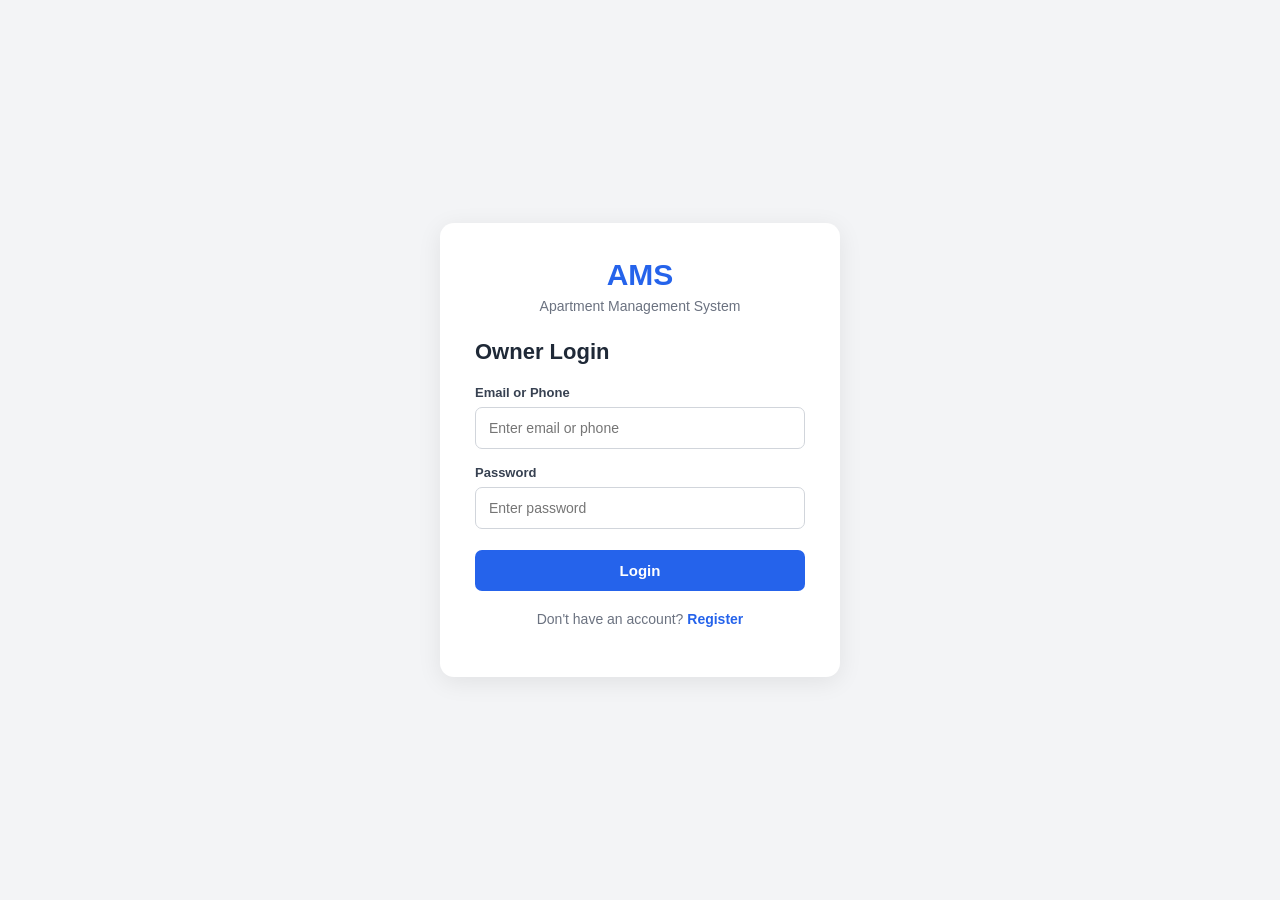
==== frontend/login.html @ 85186269 "Initial commit" ====
<!DOCTYPE html>
<html lang="en">
<head>
    <meta charset="UTF-8">
    <meta name="viewport" content="width=device-width, initial-scale=1.0">
    <title>AMS - Login</title>

    <style>
        * {
            box-sizing: border-box;
            margin: 0;
            padding: 0;
        }

        body {
            font-family: Arial, sans-serif;
            min-height: 100vh;
            display: flex;
            justify-content: center;
            align-items: center;
            background: #f3f4f6;
        }

        .auth-container {
            width: 400px;
            background: white;
            padding: 35px;
            border-radius: 14px;
            box-shadow: 0 5px 25px rgba(0, 0, 0, 0.08);
        }

        .logo {
            text-align: center;
            margin-bottom: 25px;
        }

        .logo h1 {
            color: #2563eb;
            font-size: 30px;
            margin-bottom: 6px;
        }

        .logo p {
            color: #6b7280;
            font-size: 14px;
        }

        .form-title {
            font-size: 22px;
            color: #1f2937;
            margin-bottom: 20px;
        }

        .form-group {
            margin-bottom: 16px;
        }

        label {
            display: block;
            margin-bottom: 7px;
            font-size: 13px;
            font-weight: 600;
            color: #374151;
        }

        input {
            width: 100%;
            padding: 12px 13px;
            border: 1px solid #d1d5db;
            border-radius: 7px;
            font-size: 14px;
            outline: none;
        }

        input:focus {
            border-color: #2563eb;
            box-shadow: 0 0 0 2px rgba(37, 99, 235, 0.08);
        }

        .submit-btn {
            width: 100%;
            padding: 12px;
            margin-top: 5px;
            border: none;
            border-radius: 7px;
            background: #2563eb;
            color: white;
            font-size: 15px;
            font-weight: 600;
            cursor: pointer;
        }

        .submit-btn:hover {
            background: #1d4ed8;
        }

        .switch-text {
            text-align: center;
            margin-top: 20px;
            font-size: 14px;
            color: #6b7280;
        }

        .switch-text button {
            border: none;
            background: none;
            color: #2563eb;
            font-weight: 600;
            cursor: pointer;
            font-size: 14px;
        }

        .message {
            margin-top: 15px;
            text-align: center;
            font-size: 14px;
            font-weight: 500;
        }

        .error {
            color: #dc2626;
        }

        .success {
            color: #16a34a;
        }

        #registerForm {
            display: none;
        }
    </style>
</head>

<body>

    <div class="auth-container">

        <div class="logo">
            <h1>AMS</h1>
            <p>Apartment Management System</p>
        </div>

        <!-- LOGIN FORM -->
        <form id="loginForm">

            <h2 class="form-title">Owner Login</h2>

            <div class="form-group">
                <label>Email or Phone</label>
                <input
                    type="text"
                    id="login"
                    placeholder="Enter email or phone"
                    required
                >
            </div>

            <div class="form-group">
                <label>Password</label>
                <input
                    type="password"
                    id="loginPassword"
                    placeholder="Enter password"
                    required
                >
            </div>

            <button type="submit" class="submit-btn">
                Login
            </button>

            <p class="switch-text">
                Don't have an account?
                <button type="button" onclick="showRegister()">
                    Register
                </button>
            </p>

        </form>


        <!-- REGISTER FORM -->
        <form id="registerForm">

            <h2 class="form-title">Create Owner Account</h2>

            <div class="form-group">
                <label>Name</label>
                <input
                    type="text"
                    id="name"
                    placeholder="Enter your name"
                    required
                >
            </div>

            <div class="form-group">
                <label>Email</label>
                <input
                    type="email"
                    id="email"
                    placeholder="Enter your email"
                    required
                >
            </div>

            <div class="form-group">
                <label>Phone</label>
                <input
                    type="tel"
                    id="phone"
                    placeholder="Enter phone number"
                    required
                >
            </div>

            <div class="form-group">
                <label>Password</label>
                <input
                    type="password"
                    id="registerPassword"
                    placeholder="Create a password"
                    required
                >
            </div>

            <button type="submit" class="submit-btn">
                Create Account
            </button>

            <p class="switch-text">
                Already have an account?
                <button type="button" onclick="showLogin()">
                    Login
                </button>
            </p>

        </form>

        <div id="message" class="message"></div>

    </div>


    <script>

        const API = "http://localhost:5000/api";


        // ================= SHOW LOGIN =================

        function showLogin() {

            document.getElementById("loginForm").style.display = "block";
            document.getElementById("registerForm").style.display = "none";

            document.getElementById("message").textContent = "";
        }


        // ================= SHOW REGISTER =================

        function showRegister() {

            document.getElementById("loginForm").style.display = "none";
            document.getElementById("registerForm").style.display = "block";

            document.getElementById("message").textContent = "";
        }


        // ================= REGISTER =================

        document.getElementById("registerForm").addEventListener("submit", async function(event) {

            event.preventDefault();

            const name = document.getElementById("name").value;
            const email = document.getElementById("email").value;
            const phone = document.getElementById("phone").value;
            const password = document.getElementById("registerPassword").value;

            const message = document.getElementById("message");

            try {

                const response = await fetch(`${API}/auth/register`, {

                    method: "POST",

                    headers: {
                        "Content-Type": "application/json"
                    },

                    body: JSON.stringify({
                        name,
                        email,
                        phone,
                        password
                    })

                });

                const data = await response.json();

                if (response.ok) {

                    message.textContent = data.message;
                    message.className = "message success";

                    document.getElementById("registerForm").reset();

                    setTimeout(() => {
                        showLogin();
                    }, 1200);

                } else {

                    message.textContent = data.message;
                    message.className = "message error";
                }

            } catch (error) {

                console.error(error);

                message.textContent = "Unable to connect to server.";
                message.className = "message error";
            }

        });


        // ================= LOGIN =================

        document.getElementById("loginForm").addEventListener("submit", async function(event) {

            event.preventDefault();

            const login = document.getElementById("login").value;
            const password = document.getElementById("loginPassword").value;

            const message = document.getElementById("message");

            try {

                const response = await fetch(`${API}/auth/login`, {

                    method: "POST",

                    headers: {
                        "Content-Type": "application/json"
                    },

                    body: JSON.stringify({
                        login,
                        password
                    })

                });

                const data = await response.json();

                if (response.ok) {

                    // Save authentication information
                    localStorage.setItem("token", data.token);
                    localStorage.setItem("owner", JSON.stringify(data.owner));

                    message.textContent = "Login successful. Opening dashboard...";
                    message.className = "message success";

                    setTimeout(() => {

                        window.location.href = "index.html";

                    }, 800);

                } else {

                    message.textContent = data.message;
                    message.className = "message error";
                }

            } catch (error) {

                console.error(error);

                message.textContent = "Unable to connect to server.";
                message.className = "message error";
            }

        });

    </script>

</body>
</html>
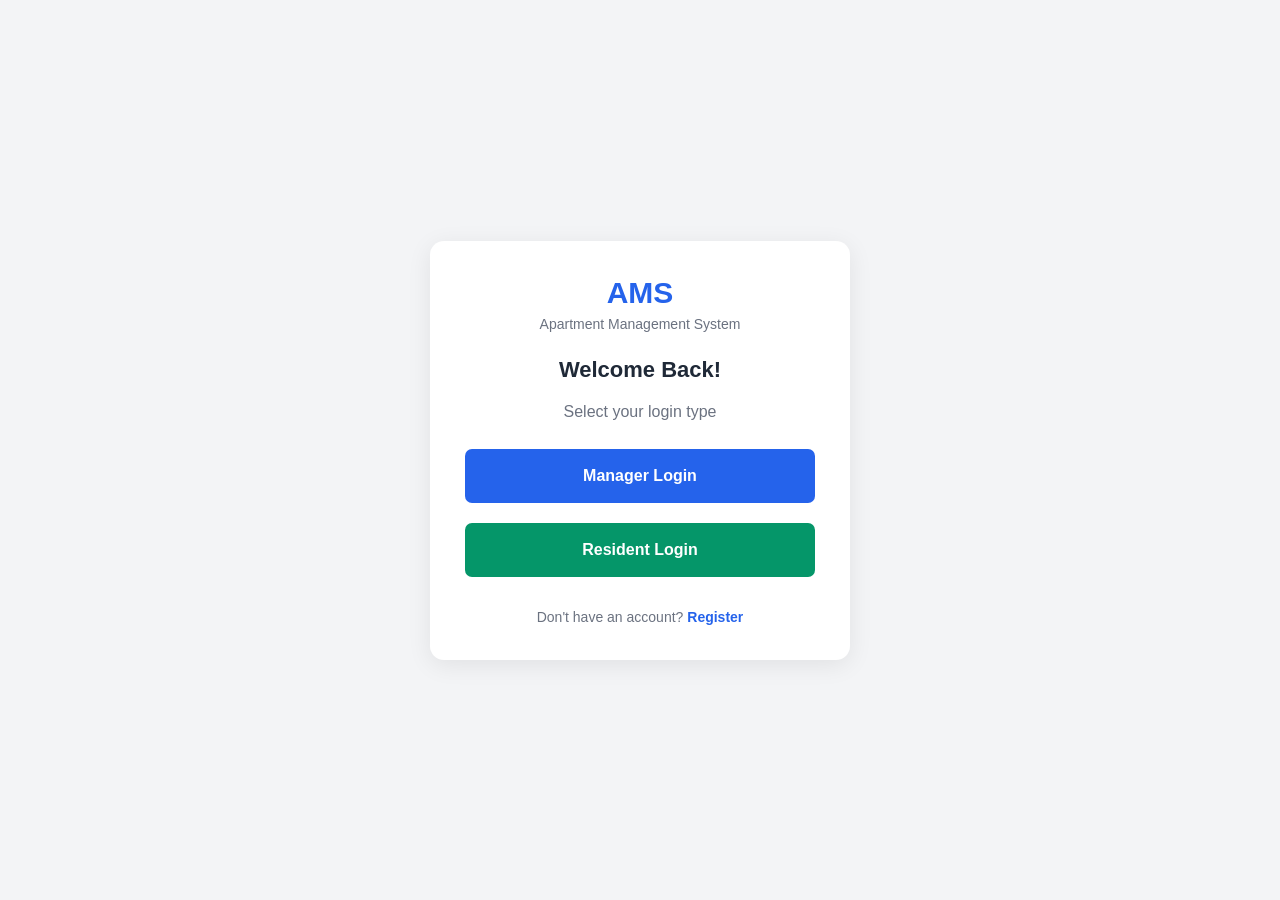
==== commit 979363e1: "Update manager and resident login and dashboard" ====
--- a/frontend/login.html
+++ b/frontend/login.html
@@ -1,398 +1,562 @@
 <!DOCTYPE html>
 <html lang="en">
 <head>
-    <meta charset="UTF-8">
-    <meta name="viewport" content="width=device-width, initial-scale=1.0">
-    <title>AMS - Login</title>
-
-    <style>
-        * {
-            box-sizing: border-box;
-            margin: 0;
-            padding: 0;
-        }
-
-        body {
-            font-family: Arial, sans-serif;
-            min-height: 100vh;
-            display: flex;
-            justify-content: center;
-            align-items: center;
-            background: #f3f4f6;
-        }
-
-        .auth-container {
-            width: 400px;
-            background: white;
-            padding: 35px;
-            border-radius: 14px;
-            box-shadow: 0 5px 25px rgba(0, 0, 0, 0.08);
-        }
-
-        .logo {
-            text-align: center;
-            margin-bottom: 25px;
-        }
-
-        .logo h1 {
-            color: #2563eb;
-            font-size: 30px;
-            margin-bottom: 6px;
-        }
-
-        .logo p {
-            color: #6b7280;
-            font-size: 14px;
-        }
-
-        .form-title {
-            font-size: 22px;
-            color: #1f2937;
-            margin-bottom: 20px;
-        }
-
-        .form-group {
-            margin-bottom: 16px;
-        }
-
-        label {
-            display: block;
-            margin-bottom: 7px;
-            font-size: 13px;
-            font-weight: 600;
-            color: #374151;
-        }
-
-        input {
-            width: 100%;
-            padding: 12px 13px;
-            border: 1px solid #d1d5db;
-            border-radius: 7px;
-            font-size: 14px;
-            outline: none;
-        }
-
-        input:focus {
-            border-color: #2563eb;
-            box-shadow: 0 0 0 2px rgba(37, 99, 235, 0.08);
-        }
-
-        .submit-btn {
-            width: 100%;
-            padding: 12px;
-            margin-top: 5px;
-            border: none;
-            border-radius: 7px;
-            background: #2563eb;
-            color: white;
-            font-size: 15px;
-            font-weight: 600;
-            cursor: pointer;
-        }
-
-        .submit-btn:hover {
-            background: #1d4ed8;
-        }
-
-        .switch-text {
-            text-align: center;
-            margin-top: 20px;
-            font-size: 14px;
-            color: #6b7280;
-        }
-
-        .switch-text button {
-            border: none;
-            background: none;
-            color: #2563eb;
-            font-weight: 600;
-            cursor: pointer;
-            font-size: 14px;
-        }
-
-        .message {
-            margin-top: 15px;
-            text-align: center;
-            font-size: 14px;
-            font-weight: 500;
-        }
-
-        .error {
-            color: #dc2626;
-        }
-
-        .success {
-            color: #16a34a;
-        }
-
-        #registerForm {
-            display: none;
-        }
-    </style>
+<meta charset="UTF-8">
+<meta name="viewport" content="width=device-width, initial-scale=1.0">
+<title>AMS - Login</title>
+
+<style>
+* {
+    box-sizing: border-box;
+    margin: 0;
+    padding: 0;
+}
+
+body {
+    font-family: Arial, sans-serif;
+    min-height: 100vh;
+    display: flex;
+    justify-content: center;
+    align-items: center;
+    background: #f3f4f6;
+    padding: 20px;
+}
+
+.auth-container {
+    width: 420px;
+    max-width: 100%;
+    background: white;
+    padding: 35px;
+    border-radius: 14px;
+    box-shadow: 0 5px 25px rgba(0,0,0,0.08);
+}
+
+.logo {
+    text-align: center;
+    margin-bottom: 25px;
+}
+
+.logo h1 {
+    color: #2563eb;
+    font-size: 30px;
+    margin-bottom: 6px;
+}
+
+.logo p {
+    color: #6b7280;
+    font-size: 14px;
+}
+
+.form-title {
+    font-size: 22px;
+    color: #1f2937;
+    margin-bottom: 20px;
+    text-align: center;
+}
+
+.form-group {
+    margin-bottom: 16px;
+}
+
+label {
+    display: block;
+    margin-bottom: 7px;
+    font-size: 13px;
+    font-weight: 600;
+    color: #374151;
+}
+
+input {
+    width: 100%;
+    padding: 12px 13px;
+    border: 1px solid #d1d5db;
+    border-radius: 7px;
+    font-size: 14px;
+    outline: none;
+}
+
+input:focus {
+    border-color: #2563eb;
+}
+
+.submit-btn, .role-btn {
+    width: 100%;
+    padding: 13px;
+    margin-top: 8px;
+    border: none;
+    border-radius: 7px;
+    background: #2563eb;
+    color: white;
+    font-size: 15px;
+    font-weight: 600;
+    cursor: pointer;
+}
+
+.submit-btn:hover, .role-btn:hover {
+    background: #1d4ed8;
+}
+
+.role-btn {
+    margin-bottom: 12px;
+    padding: 18px;
+    font-size: 16px;
+}
+
+.resident-btn {
+    background: #059669;
+}
+
+.resident-btn:hover {
+    background: #047857;
+}
+
+.switch-text {
+    text-align: center;
+    margin-top: 20px;
+    font-size: 14px;
+    color: #6b7280;
+}
+
+.switch-text button {
+    border: none;
+    background: none;
+    color: #2563eb;
+    font-weight: 600;
+    cursor: pointer;
+    font-size: 14px;
+}
+
+.message {
+    margin-top: 15px;
+    text-align: center;
+    font-size: 14px;
+    font-weight: 500;
+}
+
+.error {
+    color: #dc2626;
+}
+
+.success {
+    color: #16a34a;
+}
+
+.hidden {
+    display: none;
+}
+
+.back-btn {
+    border: none;
+    background: none;
+    color: #2563eb;
+    cursor: pointer;
+    margin-bottom: 18px;
+    font-size: 14px;
+}
+</style>
 </head>
 
 <body>
 
-    <div class="auth-container">
-
-        <div class="logo">
-            <h1>AMS</h1>
-            <p>Apartment Management System</p>
-        </div>
-
-        <!-- LOGIN FORM -->
-        <form id="loginForm">
-
-            <h2 class="form-title">Owner Login</h2>
-
-            <div class="form-group">
-                <label>Email or Phone</label>
-                <input
-                    type="text"
-                    id="login"
-                    placeholder="Enter email or phone"
-                    required
-                >
-            </div>
-
-            <div class="form-group">
-                <label>Password</label>
-                <input
-                    type="password"
-                    id="loginPassword"
-                    placeholder="Enter password"
-                    required
-                >
-            </div>
-
-            <button type="submit" class="submit-btn">
-                Login
+<div class="auth-container">
+
+    <div class="logo">
+        <h1>AMS</h1>
+        <p>Apartment Management System</p>
+    </div>
+
+    <div id="message" class="message"></div>
+
+    <!-- LOGIN SELECTION -->
+    <div id="loginSelection">
+        <h2 class="form-title">Welcome Back!</h2>
+        <p style="text-align:center;color:#6b7280;margin-bottom:20px;">
+            Select your login type
+        </p>
+
+        <button class="role-btn" onclick="showLogin('manager')">
+            Manager Login
+        </button>
+
+        <button class="role-btn resident-btn"
+                onclick="showLogin('resident')">
+            Resident Login
+        </button>
+
+        <p class="switch-text">
+            Don't have an account?
+            <button onclick="showRegisterSelection()">Register</button>
+        </p>
+    </div>
+
+    <!-- REGISTRATION ROLE SELECTION -->
+    <div id="registerSelection" class="hidden">
+        <button class="back-btn" onclick="showScreen('loginSelection')">
+            ← Back
+        </button>
+
+        <h2 class="form-title">Create Account</h2>
+
+        <button class="role-btn" onclick="showRegister('manager')">
+            Manager Registration
+        </button>
+
+        <button class="role-btn resident-btn"
+                onclick="showRegister('resident')">
+            Resident Registration
+        </button>
+    </div>
+
+    <!-- MANAGER REGISTRATION -->
+    <form id="managerRegisterForm" class="hidden">
+        <button type="button" class="back-btn"
+                onclick="showScreen('registerSelection')">
+            ← Back
+        </button>
+
+        <h2 class="form-title">Manager Registration</h2>
+
+        <div class="form-group">
+            <label>Name</label>
+            <input type="text" id="managerName" required>
+        </div>
+
+        <div class="form-group">
+            <label>Email</label>
+            <input type="email" id="managerEmail" required>
+        </div>
+
+        <div class="form-group">
+            <label>Phone</label>
+            <input type="tel" id="managerPhone" required>
+        </div>
+
+        <div class="form-group">
+            <label>Password</label>
+            <input type="password" id="managerPassword"
+                   minlength="8" required>
+        </div>
+
+        <div class="form-group">
+            <label>Confirm Password</label>
+            <input type="password" id="managerConfirmPassword" required>
+        </div>
+
+        <button type="submit" class="submit-btn">
+            Register as Manager
+        </button>
+    </form>
+
+    <!-- RESIDENT REGISTRATION -->
+    <form id="residentRegisterForm" class="hidden">
+        <button type="button" class="back-btn"
+                onclick="showScreen('registerSelection')">
+            ← Back
+        </button>
+
+        <h2 class="form-title">Resident Registration</h2>
+
+        <div class="form-group">
+            <label>Name</label>
+            <input type="text" id="residentName" required>
+        </div>
+
+        <div class="form-group">
+            <label>Email</label>
+            <input type="email" id="residentEmail" required>
+        </div>
+
+        <div class="form-group">
+            <label>Phone</label>
+            <input type="tel" id="residentPhone" required>
+        </div>
+
+        <div class="form-group">
+            <label>Apartment Number</label>
+            <input type="text" id="residentApartment" required>
+        </div>
+
+        <div class="form-group">
+            <label>Password</label>
+            <input type="password" id="residentPassword"
+                   minlength="8" required>
+        </div>
+
+        <div class="form-group">
+            <label>Confirm Password</label>
+            <input type="password" id="residentConfirmPassword" required>
+        </div>
+
+        <button type="submit" class="submit-btn">
+            Register as Resident
+        </button>
+    </form>
+
+    <!-- MANAGER LOGIN -->
+    <form id="managerLoginForm" class="hidden">
+        <button type="button" class="back-btn"
+                onclick="showScreen('loginSelection')">
+            ← Back
+        </button>
+
+        <h2 class="form-title">Manager Login</h2>
+
+        <div class="form-group">
+            <label>Email or Phone</label>
+            <input type="text" id="managerLogin" required>
+        </div>
+
+        <div class="form-group">
+            <label>Password</label>
+            <input type="password" id="managerLoginPassword" required>
+        </div>
+
+        <button type="submit" class="submit-btn">Login</button>
+
+        <p class="switch-text">
+            Don't have an account?
+            <button type="button" onclick="showRegister('manager')">
+                Register
             </button>
-
-            <p class="switch-text">
-                Don't have an account?
-                <button type="button" onclick="showRegister()">
-                    Register
-                </button>
-            </p>
-
-        </form>
-
-
-        <!-- REGISTER FORM -->
-        <form id="registerForm">
-
-            <h2 class="form-title">Create Owner Account</h2>
-
-            <div class="form-group">
-                <label>Name</label>
-                <input
-                    type="text"
-                    id="name"
-                    placeholder="Enter your name"
-                    required
-                >
-            </div>
-
-            <div class="form-group">
-                <label>Email</label>
-                <input
-                    type="email"
-                    id="email"
-                    placeholder="Enter your email"
-                    required
-                >
-            </div>
-
-            <div class="form-group">
-                <label>Phone</label>
-                <input
-                    type="tel"
-                    id="phone"
-                    placeholder="Enter phone number"
-                    required
-                >
-            </div>
-
-            <div class="form-group">
-                <label>Password</label>
-                <input
-                    type="password"
-                    id="registerPassword"
-                    placeholder="Create a password"
-                    required
-                >
-            </div>
-
-            <button type="submit" class="submit-btn">
-                Create Account
+        </p>
+    </form>
+
+    <!-- RESIDENT LOGIN -->
+    <form id="residentLoginForm" class="hidden">
+        <button type="button" class="back-btn"
+                onclick="showScreen('loginSelection')">
+            ← Back
+        </button>
+
+        <h2 class="form-title">Resident Login</h2>
+
+        <div class="form-group">
+            <label>Email</label>
+            <input type="email" id="residentLoginEmail" required>
+        </div>
+
+        <div class="form-group">
+            <label>Apartment Number</label>
+            <input type="text" id="residentLoginApartment" required>
+        </div>
+
+        <div class="form-group">
+            <label>Password</label>
+            <input type="password" id="residentLoginPassword" required>
+        </div>
+
+        <button type="submit" class="submit-btn">Login</button>
+
+        <p class="switch-text">
+            Don't have an account?
+            <button type="button" onclick="showRegister('resident')">
+                Register
             </button>
-
-            <p class="switch-text">
-                Already have an account?
-                <button type="button" onclick="showLogin()">
-                    Login
-                </button>
-            </p>
-
-        </form>
-
-        <div id="message" class="message"></div>
-
-    </div>
-
-
-    <script>
-
-        const API = "http://localhost:5000/api";
-
-
-        // ================= SHOW LOGIN =================
-
-        function showLogin() {
-
-            document.getElementById("loginForm").style.display = "block";
-            document.getElementById("registerForm").style.display = "none";
-
-            document.getElementById("message").textContent = "";
-        }
-
-
-        // ================= SHOW REGISTER =================
-
-        function showRegister() {
-
-            document.getElementById("loginForm").style.display = "none";
-            document.getElementById("registerForm").style.display = "block";
-
-            document.getElementById("message").textContent = "";
-        }
-
-
-        // ================= REGISTER =================
-
-        document.getElementById("registerForm").addEventListener("submit", async function(event) {
-
-            event.preventDefault();
-
-            const name = document.getElementById("name").value;
-            const email = document.getElementById("email").value;
-            const phone = document.getElementById("phone").value;
-            const password = document.getElementById("registerPassword").value;
-
-            const message = document.getElementById("message");
-
-            try {
-
-                const response = await fetch(`${API}/auth/register`, {
-
-                    method: "POST",
-
-                    headers: {
-                        "Content-Type": "application/json"
-                    },
-
-                    body: JSON.stringify({
-                        name,
-                        email,
-                        phone,
-                        password
-                    })
-
-                });
-
-                const data = await response.json();
-
-                if (response.ok) {
-
-                    message.textContent = data.message;
-                    message.className = "message success";
-
-                    document.getElementById("registerForm").reset();
-
-                    setTimeout(() => {
-                        showLogin();
-                    }, 1200);
-
-                } else {
-
-                    message.textContent = data.message;
-                    message.className = "message error";
-                }
-
-            } catch (error) {
-
-                console.error(error);
-
-                message.textContent = "Unable to connect to server.";
-                message.className = "message error";
-            }
-
+        </p>
+    </form>
+
+</div>
+
+<script>
+const API = "https://apartment-management-fljl.onrender.com/api";
+//"https://apartment-management-fljl.onrender.com/api";
+const screens = [
+    "loginSelection",
+    "registerSelection",
+    "managerRegisterForm",
+    "residentRegisterForm",
+    "managerLoginForm",
+    "residentLoginForm"
+];
+
+function showScreen(screenId) {
+    screens.forEach(id => {
+        document.getElementById(id).classList.add("hidden");
+    });
+
+    document.getElementById(screenId).classList.remove("hidden");
+    clearMessage();
+}
+
+function clearMessage() {
+    const message = document.getElementById("message");
+    message.textContent = "";
+    message.className = "message";
+}
+
+function showRegisterSelection() {
+    showScreen("registerSelection");
+}
+
+function showRegister(role) {
+    if (role === "manager") {
+        showScreen("managerRegisterForm");
+    } else {
+        showScreen("residentRegisterForm");
+    }
+}
+
+function showLogin(role) {
+    if (role === "manager") {
+        showScreen("managerLoginForm");
+    } else {
+        showScreen("residentLoginForm");
+    }
+}
+
+function showMessage(text, type) {
+    const message = document.getElementById("message");
+    message.textContent = text;
+    message.className = "message " + type;
+}
+
+async function sendRequest(endpoint, body) {
+    const response = await fetch(`${API}${endpoint}`, {
+        method: "POST",
+        headers: {
+            "Content-Type": "application/json"
+        },
+        body: JSON.stringify(body)
+    });
+
+    const data = await response.json();
+
+    if (!response.ok) {
+        throw new Error(data.message || "Request failed");
+    }
+
+    return data;
+}
+
+// MANAGER REGISTRATION
+document.getElementById("managerRegisterForm")
+.addEventListener("submit", async function(event) {
+    event.preventDefault();
+
+    const password = document.getElementById("managerPassword").value;
+    const confirmPassword =
+        document.getElementById("managerConfirmPassword").value;
+
+    if (password !== confirmPassword) {
+        showMessage("Passwords do not match.", "error");
+        return;
+    }
+
+    try {
+        const data = await sendRequest("/auth/register-manager", {
+            name: document.getElementById("managerName").value.trim(),
+            email: document.getElementById("managerEmail").value.trim(),
+            phone: document.getElementById("managerPhone").value.trim(),
+            password
         });
 
-
-        // ================= LOGIN =================
-
-        document.getElementById("loginForm").addEventListener("submit", async function(event) {
-
-            event.preventDefault();
-
-            const login = document.getElementById("login").value;
-            const password = document.getElementById("loginPassword").value;
-
-            const message = document.getElementById("message");
-
-            try {
-
-                const response = await fetch(`${API}/auth/login`, {
-
-                    method: "POST",
-
-                    headers: {
-                        "Content-Type": "application/json"
-                    },
-
-                    body: JSON.stringify({
-                        login,
-                        password
-                    })
-
-                });
-
-                const data = await response.json();
-
-                if (response.ok) {
-
-                    // Save authentication information
-                    localStorage.setItem("token", data.token);
-                    localStorage.setItem("owner", JSON.stringify(data.owner));
-
-                    message.textContent = "Login successful. Opening dashboard...";
-                    message.className = "message success";
-
-                    setTimeout(() => {
-
-                        window.location.href = "index.html";
-
-                    }, 800);
-
-                } else {
-
-                    message.textContent = data.message;
-                    message.className = "message error";
-                }
-
-            } catch (error) {
-
-                console.error(error);
-
-                message.textContent = "Unable to connect to server.";
-                message.className = "message error";
-            }
-
+        showMessage(data.message + " Please choose Manager Login.",
+                    "success");
+
+        this.reset();
+
+        setTimeout(() => showScreen("loginSelection"), 1500);
+
+    } catch (error) {
+        showMessage(error.message, "error");
+    }
+});
+
+// RESIDENT REGISTRATION
+document.getElementById("residentRegisterForm")
+.addEventListener("submit", async function(event) {
+    event.preventDefault();
+
+    const password = document.getElementById("residentPassword").value;
+    const confirmPassword =
+        document.getElementById("residentConfirmPassword").value;
+
+    if (password !== confirmPassword) {
+        showMessage("Passwords do not match.", "error");
+        return;
+    }
+
+    try {
+        const data = await sendRequest("/auth/register-resident", {
+            name: document.getElementById("residentName").value.trim(),
+            email: document.getElementById("residentEmail").value.trim(),
+            phone: document.getElementById("residentPhone").value.trim(),
+            apartment_number:
+                document.getElementById("residentApartment").value.trim(),
+            password
         });
 
-    </script>
+        showMessage(data.message + " Please choose Resident Login.",
+                    "success");
+
+        this.reset();
+
+        setTimeout(() => showScreen("loginSelection"), 1500);
+
+    } catch (error) {
+        showMessage(error.message, "error");
+    }
+});
+
+// MANAGER LOGIN
+document.getElementById("managerLoginForm")
+.addEventListener("submit", async function(event) {
+    event.preventDefault();
+
+    try {
+        const data = await sendRequest("/auth/login-manager", {
+            login: document.getElementById("managerLogin").value.trim(),
+            password:
+                document.getElementById("managerLoginPassword").value
+        });
+
+        localStorage.setItem("token", data.token);
+        localStorage.setItem("user", JSON.stringify(data.user));
+        localStorage.removeItem("owner");
+
+        showMessage("Manager login successful!", "success");
+
+        setTimeout(() => {
+            window.location.href = "index.html";
+        }, 700);
+
+    } catch (error) {
+        showMessage(error.message, "error");
+    }
+});
+
+// RESIDENT LOGIN
+document.getElementById("residentLoginForm")
+.addEventListener("submit", async function(event) {
+    event.preventDefault();
+
+    try {
+        const data = await sendRequest("/auth/login-resident", {
+            email:
+                document.getElementById("residentLoginEmail").value.trim(),
+            apartment_number:
+                document.getElementById("residentLoginApartment").value.trim(),
+            password:
+                document.getElementById("residentLoginPassword").value
+        });
+
+        localStorage.setItem("token", data.token);
+        localStorage.setItem("user", JSON.stringify(data.user));
+        localStorage.removeItem("owner");
+
+        showMessage("Resident login successful!", "success");
+
+        setTimeout(() => {
+            window.location.href = "resident.html";
+        }, 700);
+
+    } catch (error) {
+        showMessage(error.message, "error");
+    }
+});
+
+showScreen("loginSelection");
+</script>
 
 </body>
-</html>+</html>
